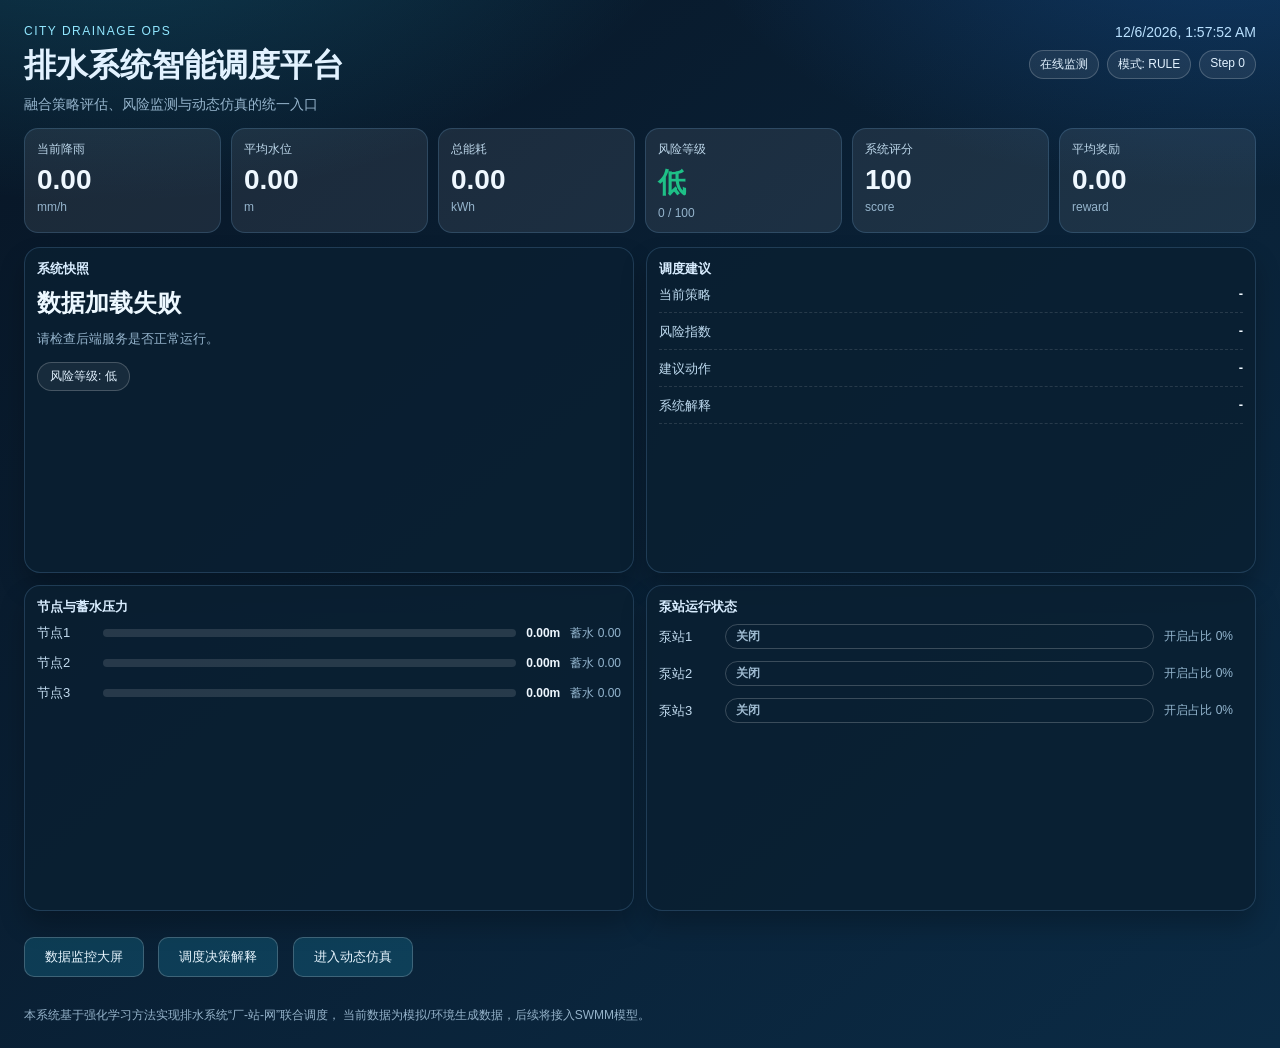
==== templates/index.html @ 827c81a5 "Rebuild history with single author" ====
<!DOCTYPE html>
<html lang="zh">
<head>
    <meta charset="UTF-8">
    <meta name="viewport" content="width=device-width, initial-scale=1.0">
    <title>排水系统调度总览</title>

    <link rel="stylesheet" href="/static/css/style.css">
    <link rel="stylesheet" href="/static/css/home.css">
</head>

<body class="home-page">

<!-- ===== 顶部 ===== -->
<header class="home-header">
    <div>
        <div class="home-kicker">CITY DRAINAGE OPS</div>
        <h1>排水系统智能调度平台</h1>
        <p>融合策略评估、风险监测与动态仿真的统一入口</p>
    </div>
    <div class="header-side">
        <div id="time" class="home-time"></div>
        <div class="home-badges">
            <span class="badge">在线监测</span>
            <span class="badge" id="modeBadge">模式: RULE</span>
            <span class="badge" id="stepBadge">Step 0</span>
        </div>
    </div>
</header>

<!-- ===== 指标 ===== -->
<section class="stats">

    <div class="stat">
        <div class="label">当前降雨</div>
        <div id="rainVal" class="number">0.00</div>
        <div class="unit">mm/h</div>
    </div>

    <div class="stat">
        <div class="label">平均水位</div>
        <div id="waterVal" class="number">0.00</div>
        <div class="unit">m</div>
    </div>

    <div class="stat">
        <div class="label">总能耗</div>
        <div id="energyVal" class="number">0.00</div>
        <div class="unit">kWh</div>
    </div>

    <div class="stat">
        <div class="label">风险等级</div>
        <div id="riskVal" class="number low">低</div>
        <div class="unit" id="riskScoreVal">0 / 100</div>
    </div>

    <div class="stat">
        <div class="label">系统评分</div>
        <div id="systemScoreVal" class="number">100</div>
        <div class="unit">score</div>
    </div>

    <div class="stat">
        <div class="label">平均奖励</div>
        <div id="avgRewardVal" class="number">0.00</div>
        <div class="unit">reward</div>
    </div>

</section>

<section class="home-grid">
    <div class="panel card-2">
        <div class="panel-title">系统快照</div>
        <div class="snapshot-main" id="snapshotText">等待数据更新...</div>
        <div class="snapshot-sub" id="snapshotHint">监控服务已连接，正在获取仿真状态。</div>
        <div class="risk-chip" id="riskChip">风险等级: 低</div>
    </div>

    <div class="panel card-2">
        <div class="panel-title">调度建议</div>
        <div class="insight-list">
            <div class="insight-item"><span>当前策略</span><strong id="insightMode">-</strong></div>
            <div class="insight-item"><span>风险指数</span><strong id="insightRisk">-</strong></div>
            <div class="insight-item"><span>建议动作</span><strong id="insightAction">-</strong></div>
            <div class="insight-item"><span>系统解释</span><strong id="insightExplain">-</strong></div>
        </div>
    </div>

    <div class="panel card-2">
        <div class="panel-title">节点与蓄水压力</div>
        <div class="node-list">
            <div class="node-row">
                <span>节点1</span>
                <div class="node-meter"><i id="nodeWater1Bar"></i></div>
                <strong id="nodeWater1Val">0.00m</strong>
                <em id="nodeStorage1Val">蓄水 0.00</em>
            </div>
            <div class="node-row">
                <span>节点2</span>
                <div class="node-meter"><i id="nodeWater2Bar"></i></div>
                <strong id="nodeWater2Val">0.00m</strong>
                <em id="nodeStorage2Val">蓄水 0.00</em>
            </div>
            <div class="node-row">
                <span>节点3</span>
                <div class="node-meter"><i id="nodeWater3Bar"></i></div>
                <strong id="nodeWater3Val">0.00m</strong>
                <em id="nodeStorage3Val">蓄水 0.00</em>
            </div>
        </div>
    </div>

    <div class="panel card-2">
        <div class="panel-title">泵站运行状态</div>
        <div class="pump-list">
            <div class="pump-row">
                <span>泵站1</span>
                <b id="pumpState1" class="pump-state off">关闭</b>
                <em id="pumpRatio1">开启占比 0%</em>
            </div>
            <div class="pump-row">
                <span>泵站2</span>
                <b id="pumpState2" class="pump-state off">关闭</b>
                <em id="pumpRatio2">开启占比 0%</em>
            </div>
            <div class="pump-row">
                <span>泵站3</span>
                <b id="pumpState3" class="pump-state off">关闭</b>
                <em id="pumpRatio3">开启占比 0%</em>
            </div>
        </div>
    </div>
</section>

<!-- ===== 功能入口 ===== -->
<section class="nav">

    <button onclick="location.href='/charts'">
        数据监控大屏
    </button>

    <button onclick="location.href='/decision'">
        调度决策解释
    </button>

    <button onclick="location.href='/simulation'">
        进入动态仿真
    </button>

</section>

<!-- ===== 底部说明（加分项） ===== -->
<div class="footer">
    本系统基于强化学习方法实现排水系统“厂-站-网”联合调度，
    当前数据为模拟/环境生成数据，后续将接入SWMM模型。
</div>

<script src="/static/js/main.js"></script>

</body>
</html>
---- static/css/style.css ----
body {
    margin: 0;
    background: #0b1a2a;
    color: #e0f7fa;
    font-family: "Segoe UI";
}

/* ===== 顶部 ===== */
.header {
    display: flex;
    justify-content: space-between;
    padding: 15px 40px;
    background: #0f2a44;
    font-size: 18px;
}

.center {
    font-size: 16px;
    color: #80deea;
}

.status-dot {
    width: 10px;
    height: 10px;
    background: #00e676;
    border-radius: 50%;
    display: inline-block;
    margin-right: 5px;
    animation: blink 1s infinite;
}

@keyframes blink {
    0%,100% { opacity:1 }
    50% { opacity:0.3 }
}

/* ===== 指标 ===== */
.stats {
    display: grid;
    grid-template-columns: repeat(4,1fr);
    padding: 20px;
    gap: 20px;
}

.stat {
    background: rgba(0,0,0,0.4);
    border: 1px solid #00acc1;
    border-radius: 10px;
    text-align: center;
    padding: 20px;
}

.label {
    font-size: 14px;
    color: #80deea;
}

.number {
    font-size: 32px;
    font-weight: bold;
    margin-top: 10px;
    color: #00e5ff;
    text-shadow: 0 0 10px #00e5ff;
}

/* 风险颜色 */
.low { color: #00e676 }
.medium { color: #ffea00 }
.high { color: #ff5252 }

/* ===== 图表 ===== */
.grid {
    display: grid;
    grid-template-columns: 1fr 1fr;
    gap: 20px;
    padding: 20px;
}

.panel {
    height: 300px;
    background: rgba(0,0,0,0.5);
    border: 1px solid #00acc1;
    border-radius: 10px;
}

.panel-header {
    margin-bottom: 8px;
}

.main-title {
    font-size: 16px;
    font-weight: bold;
}

.sub-title {
    font-size: 12px;
    color: #80deea;
    margin-top: 3px;
}

.desc {
    font-size: 12px;
    color: #b0bec5;
    margin-top: 8px;
    line-height: 1.5;
}

.btn {
    padding: 8px 16px;
    background: #00acc1;
    color: white;
    border: none;
    border-radius: 5px;
    cursor: pointer;
}

.decision-container {
    padding: 40px;
    display: grid;
    grid-template-columns: 1fr 1fr 1fr;
    gap: 20px;
}

@media (max-width: 1200px) {
    .decision-container {
        grid-template-columns: 1fr 1fr;
    }
}

@media (max-width: 760px) {
    .decision-container {
        grid-template-columns: 1fr;
        padding: 20px;
    }
}

.card {
    background: rgba(0,0,0,0.5);
    border: 1px solid #00acc1;
    padding: 20px;
    border-radius: 10px;
}

.title {
    font-size: 18px;
    font-weight: bold;
    margin-bottom: 12px;
    color: #80deea;
}

.decision-reason {
    margin-bottom: 12px;
    line-height: 1.6;
}

.rule-list p,
.uncertainty-list p {
    margin: 6px 0;
    line-height: 1.5;
}

.rule-hit {
    color: #00e676;
}

.rule-miss {
    color: #90a4ae;
}

.rule-empty {
    color: #90a4ae;
    font-style: italic;
}

.confidence-high {
    color: #00e676;
    font-weight: bold;
}

.confidence-medium {
    color: #ffea00;
    font-weight: bold;
}

.confidence-low {
    color: #ff5252;
    font-weight: bold;
}

.uncertainty-item {
    color: #cfd8dc;
}

.sensitivity-list,
.counterfactual-list {
    display: grid;
    gap: 10px;
}

.sensitivity-item,
.counterfactual-item {
    border: 1px solid rgba(128, 222, 234, 0.35);
    border-radius: 8px;
    padding: 10px 12px;
    background: rgba(15, 42, 68, 0.4);
}

.sensitivity-item p,
.counterfactual-item p {
    margin: 4px 0;
}

.sensitivity-safe {
    color: #00e676;
}

.sensitivity-warn {
    color: #ffea00;
}

.sensitivity-danger {
    color: #ff5252;
}

.sensitivity-advice {
    color: #b0bec5;
    font-size: 13px;
}

.counterfactual-item.recommended {
    border-color: #00e5ff;
    box-shadow: 0 0 0 1px rgba(0, 229, 255, 0.25) inset;
}

.counterfactual-note {
    color: #80deea;
    font-size: 13px;
}

.grid-big {
    display: grid;
    grid-template-columns: 1fr 1fr;
    gap: 20px;
    padding: 20px;
}

.panel-big {
    background: #0f2a44;
    border: 1px solid #00acc1;
    border-radius: 10px;
    padding: 10px;
}

.panel-title {
    font-size: 14px;
    margin-bottom: 5px;
}

.chart-big {
    height: 320px;
}

/* ===== 小图区域 ===== */
.mini-grid {
    display: grid;
    grid-template-columns: 1fr 1fr;
    gap: 20px;
    padding: 20px;
}

.mini-panel {
    background: #0f2a44;
    border-radius: 10px;
    padding: 10px;
}

.mini-title {
    font-size: 13px;
    margin-bottom: 5px;
}

.mini-chart {
    height: 150px;
}

/* ===== 按钮 ===== */
.nav {
    text-align: center;
    padding: 20px;
}

.nav button {
    margin: 10px;
    padding: 10px 20px;
    background: #00acc1;
    color: white;
    border: none;
    border-radius: 6px;
    cursor: pointer;
}

/* ===== 底部 ===== */
.footer {
    text-align: center;
    font-size: 12px;
    color: #90a4ae;
    padding: 20px;
}

.simulation-container{

display:flex;

justify-content:space-around;

padding:30px;

}


.scene-card{

width:70%;

height:600px;

background:white;

border-radius:20px;

position:relative;

box-shadow:0 0 10px #ccc;

}


.info-card{

width:22%;

background:white;

padding:20px;

border-radius:20px;

box-shadow:0 0 10px #ccc;

}


.node{

width:80px;

height:80px;

background:#3498db;

border-radius:50%;

position:absolute;

text-align:center;

line-height:80px;

color:white;

}


.node1{

left:50px;

top:250px;

}


.node2{

right:50px;

top:250px;

}


.pipe{

position:absolute;

left:120px;

top:280px;

width:500px;

height:15px;

background:gray;

}


.flow-dot{

width:15px;

height:15px;

background:deepskyblue;

border-radius:50%;

position:absolute;

animation:flowMove 2s linear infinite;

}


@keyframes flowMove{

0%{

left:0;

}

100%{

left:480px;

}

}


.pump{

position:absolute;

left:340px;

top:240px;

font-size:60px;

}


.rotate{

animation:rotatePump 1s linear infinite;

}


@keyframes rotatePump{

100%{

transform:rotate(
360deg
);

}

}


.water-box{

position:absolute;

bottom:50px;

width:80px;

height:150px;

border:2px solid #ddd;

}


.box1{

left:50px;

}


.box2{

right:50px;

}


.water{

position:absolute;

bottom:0;

width:100%;

background:#3498db;

transition:1s;

}


.rain{

position:absolute;

top:20px;

right:20px;

font-size:25px;

}


.overflow-alert{

display:none;

background:red;

color:white;

padding:10px;

margin-top:20px;

border-radius:10px;

}

/* ===== 仿真页增强样式 ===== */
.header {
    align-items: center;
}

.header-actions {
    display: flex;
    gap: 10px;
    flex-wrap: wrap;
}

.simulation-shell {
    display: grid;
    grid-template-columns: 2fr 1fr;
    gap: 20px;
    padding: 20px 30px 10px;
}

.scene-card,
.info-card,
.panel-big {
    background: rgba(255, 255, 255, 0.96);
    border: 1px solid rgba(0, 172, 193, 0.22);
    border-radius: 20px;
    box-shadow: 0 12px 30px rgba(0, 0, 0, 0.12);
}

.scene-card {
    width: auto;
    height: 650px;
    position: relative;
    overflow: hidden;
}

.info-card {
    width: auto;
    padding: 20px;
}

.mode-bar {
    display: flex;
    gap: 10px;
    padding: 16px 18px 0;
}

.mode-btn,
.header button {
    padding: 8px 14px;
    background: #0f2a44;
    color: white;
    border: none;
    border-radius: 10px;
    cursor: pointer;
}

.mode-btn.active {
    background: #00acc1;
}

.scene-top {
    display: flex;
    justify-content: space-between;
    padding: 10px 20px;
    align-items: center;
}

.step-badge {
    background: rgba(0, 172, 193, 0.1);
    color: #0f2a44;
    padding: 6px 12px;
    border-radius: 999px;
}

.water-grid {
    display: grid;
    grid-template-columns: repeat(3, 1fr);
    gap: 16px;
    padding: 20px;
    margin-top: 180px;
}

.water-box {
    position: relative;
    height: 180px;
    border: 2px solid rgba(15, 42, 68, 0.15);
    border-radius: 16px;
    overflow: hidden;
    background: linear-gradient(180deg, rgba(15,42,68,0.03), rgba(15,42,68,0.08));
}

.water-label {
    position: absolute;
    top: 10px;
    left: 12px;
    z-index: 2;
    color: #0f2a44;
    font-weight: 600;
}

.pipe-wrap {
    position: relative;
    height: 220px;
    margin: 0 20px 20px;
}

.node3 {
    left: 50%;
    top: 170px;
    transform: translateX(-50%);
}

.explain-box {
    min-height: 72px;
    margin-top: 10px;
    padding: 12px;
    border-radius: 12px;
    background: rgba(15, 42, 68, 0.05);
    color: #0f2a44;
    line-height: 1.6;
}

.chart-grid {
    display: grid;
    grid-template-columns: 1fr 1fr;
    gap: 20px;
    padding: 0 30px 20px;
}

.replay-bar {
    display: flex;
    align-items: center;
    gap: 12px;
    padding: 0 30px 25px;
    color: #e0f7fa;
}

.replay-bar input[type="range"] {
    flex: 1;
}

@media (max-width: 1100px) {
    .simulation-shell,
    .chart-grid {
        grid-template-columns: 1fr;
    }

    .scene-card {
        height: auto;
        min-height: 650px;
    }
}
---- static/css/home.css ----
:root {
  --h-bg-1: #081626;
  --h-bg-2: #0b2b45;
  --h-panel: rgba(10, 31, 49, 0.84);
  --h-border: rgba(134, 201, 255, 0.18);
  --h-text: #e2f2ff;
  --h-muted: #95b4cc;
  --h-accent: #2ad5ff;
  --h-safe: #1ec087;
  --h-warn: #f6a623;
  --h-danger: #ef5350;
}

.home-page {
  margin: 0;
  color: var(--h-text);
  background:
    radial-gradient(900px 560px at 8% -18%, rgba(42, 213, 255, 0.25), transparent 70%),
    radial-gradient(780px 420px at 96% -10%, rgba(32, 121, 227, 0.3), transparent 70%),
    linear-gradient(140deg, var(--h-bg-1), var(--h-bg-2));
  font-family: "Avenir Next", "PingFang SC", "Hiragino Sans GB", "Microsoft YaHei", sans-serif;
}

.home-header,
.stats,
.home-grid,
.nav,
.footer {
  max-width: 1360px;
  margin-left: auto;
  margin-right: auto;
}

.home-header {
  padding: 24px 24px 14px;
  display: flex;
  justify-content: space-between;
  gap: 12px;
}

.home-kicker {
  font-size: 12px;
  color: #91e7ff;
  letter-spacing: 1.5px;
}

.home-header h1 {
  margin: 6px 0 0;
  font-size: 32px;
}

.home-header p {
  margin: 8px 0 0;
  color: var(--h-muted);
  font-size: 14px;
}

.header-side {
  text-align: right;
}

.home-time {
  font-size: 14px;
  color: #bae1ff;
}

.home-badges {
  margin-top: 10px;
  display: flex;
  gap: 8px;
  justify-content: flex-end;
  flex-wrap: wrap;
}

.badge {
  padding: 5px 10px;
  border-radius: 999px;
  border: 1px solid rgba(255, 255, 255, 0.2);
  background: rgba(255, 255, 255, 0.07);
  font-size: 12px;
}

.stats {
  padding: 0 24px 14px;
  display: grid;
  grid-template-columns: repeat(6, minmax(0, 1fr));
  gap: 10px;
}

.stat {
  border-radius: 14px;
  border: 1px solid var(--h-border);
  background: rgba(255, 255, 255, 0.08);
  padding: 12px;
  text-align: left;
}

.label {
  color: #bdd7ea;
  font-size: 12px;
}

.number {
  margin-top: 6px;
  font-size: 28px;
  font-weight: 700;
  color: #eff8ff;
  text-shadow: none;
}

.unit {
  margin-top: 4px;
  color: var(--h-muted);
  font-size: 12px;
}

.low { color: var(--h-safe); }
.medium { color: var(--h-warn); }
.high { color: var(--h-danger); }

.home-grid {
  padding: 0 24px 18px;
  display: grid;
  grid-template-columns: repeat(4, minmax(0, 1fr));
  gap: 12px;
}

.panel {
  border-radius: 16px;
  border: 1px solid var(--h-border);
  background: var(--h-panel);
  box-shadow: 0 14px 26px rgba(0, 0, 0, 0.24);
  padding: 12px;
}

.panel-title {
  color: #d9edff;
  font-size: 13px;
  font-weight: 700;
  margin-bottom: 8px;
}

.card-2 {
  grid-column: span 2;
}

.snapshot-main {
  font-size: 24px;
  font-weight: 700;
  color: #edf8ff;
  line-height: 1.4;
}

.snapshot-sub {
  margin-top: 10px;
  color: var(--h-muted);
  font-size: 13px;
}

.risk-chip {
  margin-top: 14px;
  display: inline-block;
  padding: 5px 12px;
  border-radius: 999px;
  border: 1px solid rgba(255, 255, 255, 0.2);
  background: rgba(255, 255, 255, 0.06);
  font-size: 12px;
}

.risk-chip.low {
  color: var(--h-safe);
  border-color: rgba(30, 192, 135, 0.4);
}

.risk-chip.medium {
  color: var(--h-warn);
  border-color: rgba(246, 166, 35, 0.4);
}

.risk-chip.high {
  color: var(--h-danger);
  border-color: rgba(239, 83, 80, 0.4);
}

.insight-list {
  display: grid;
  gap: 10px;
}

.insight-item {
  border-bottom: 1px dashed rgba(255, 255, 255, 0.12);
  padding-bottom: 8px;
  display: flex;
  justify-content: space-between;
  gap: 10px;
  font-size: 13px;
  color: #bdd9ee;
}

.insight-item strong {
  color: #eff8ff;
  text-align: right;
  max-width: 70%;
}

.node-list,
.pump-list {
  display: grid;
  gap: 12px;
}

.node-row,
.pump-row {
  display: grid;
  grid-template-columns: 56px 1fr auto auto;
  align-items: center;
  gap: 10px;
  font-size: 13px;
  color: #c2dbef;
}

.node-meter {
  height: 8px;
  border-radius: 999px;
  background: rgba(255, 255, 255, 0.12);
  overflow: hidden;
}

.node-meter i {
  display: block;
  height: 100%;
  width: 0%;
  border-radius: 999px;
  background: linear-gradient(90deg, #2ad5ff, #7effc5);
  transition: width 0.4s ease;
}

.node-row strong {
  color: #eef7ff;
  font-size: 12px;
}

.node-row em,
.pump-row em {
  color: #94b6cf;
  font-size: 12px;
  font-style: normal;
}

.pump-state {
  font-size: 12px;
  border-radius: 999px;
  padding: 3px 10px;
  border: 1px solid rgba(255, 255, 255, 0.2);
}

.pump-state.on {
  color: var(--h-safe);
  border-color: rgba(30, 192, 135, 0.5);
  background: rgba(30, 192, 135, 0.12);
}

.pump-state.off {
  color: #9ebad0;
}

.nav {
  padding: 8px 24px 8px;
  text-align: left;
}

.nav button {
  margin: 0 10px 10px 0;
  border-radius: 10px;
  border: 1px solid rgba(255, 255, 255, 0.2);
  background: rgba(42, 213, 255, 0.16);
  color: #e8f6ff;
}

.footer {
  padding: 12px 24px 24px;
  color: #95b3ca;
  font-size: 12px;
  text-align: left;
}

@media (max-width: 1250px) {
  .stats {
    grid-template-columns: repeat(3, minmax(0, 1fr));
  }

  .home-grid {
    grid-template-columns: repeat(2, minmax(0, 1fr));
  }
}

@media (max-width: 760px) {
  .home-header,
  .stats,
  .home-grid,
  .nav,
  .footer {
    padding-left: 12px;
    padding-right: 12px;
  }

  .home-header {
    flex-direction: column;
  }

  .header-side {
    text-align: left;
  }

  .home-badges {
    justify-content: flex-start;
  }

  .stats,
  .home-grid {
    grid-template-columns: 1fr;
  }

  .card-2 {
    grid-column: auto;
  }
}
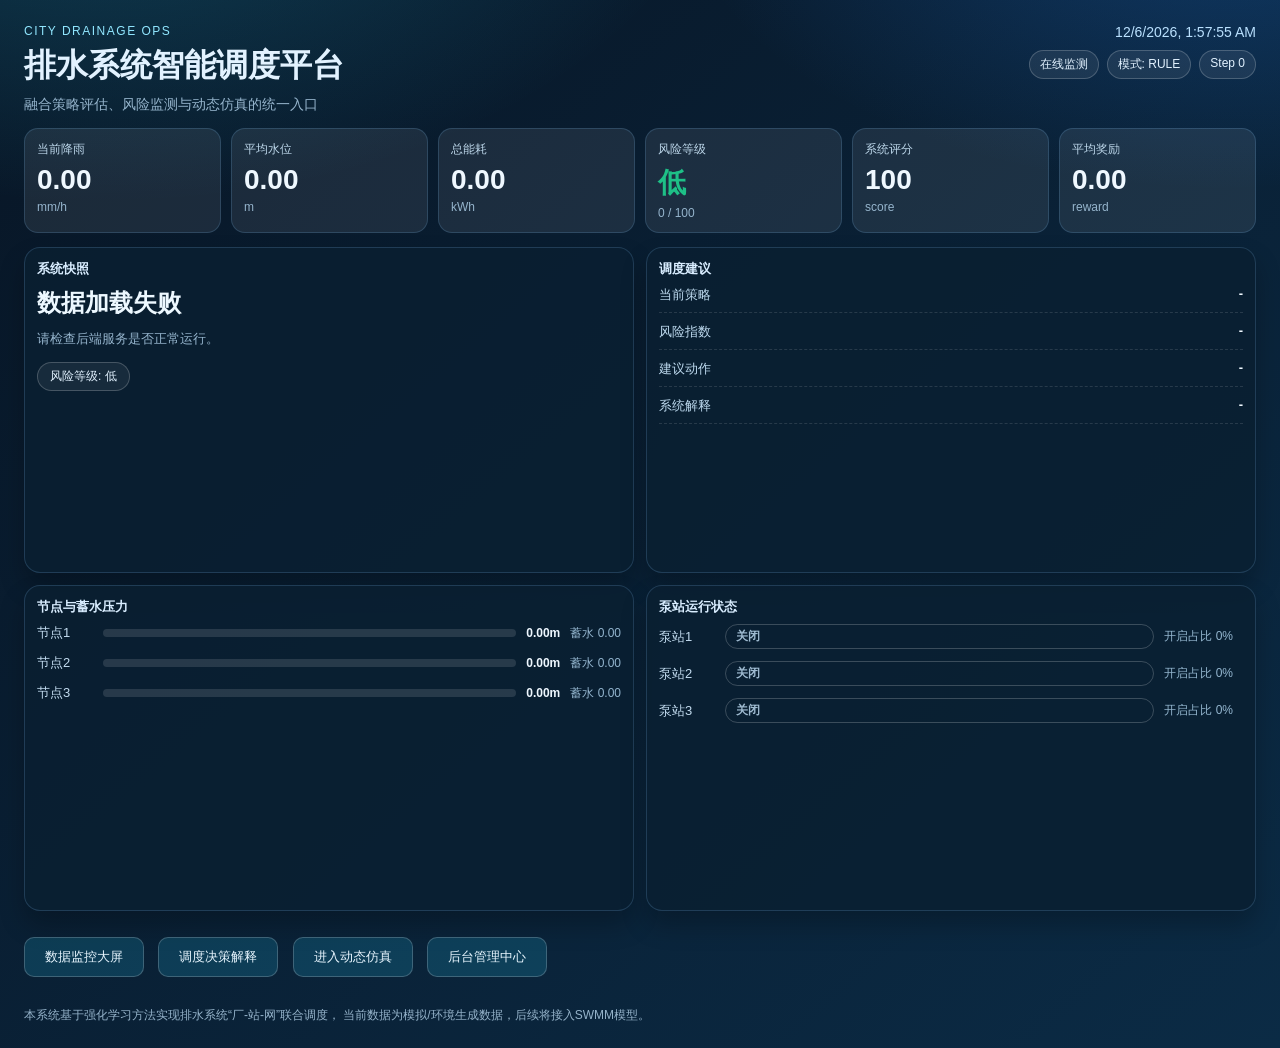
==== commit 6f1acd2e: "增加后台管理系统（未完善" ====
--- a/templates/index.html
+++ b/templates/index.html
@@ -148,6 +148,10 @@
         进入动态仿真
     </button>
 
+    <button onclick="location.href='/admin'">
+        后台管理中心
+    </button>
+
 </section>
 
 <!-- ===== 底部说明（加分项） ===== -->
